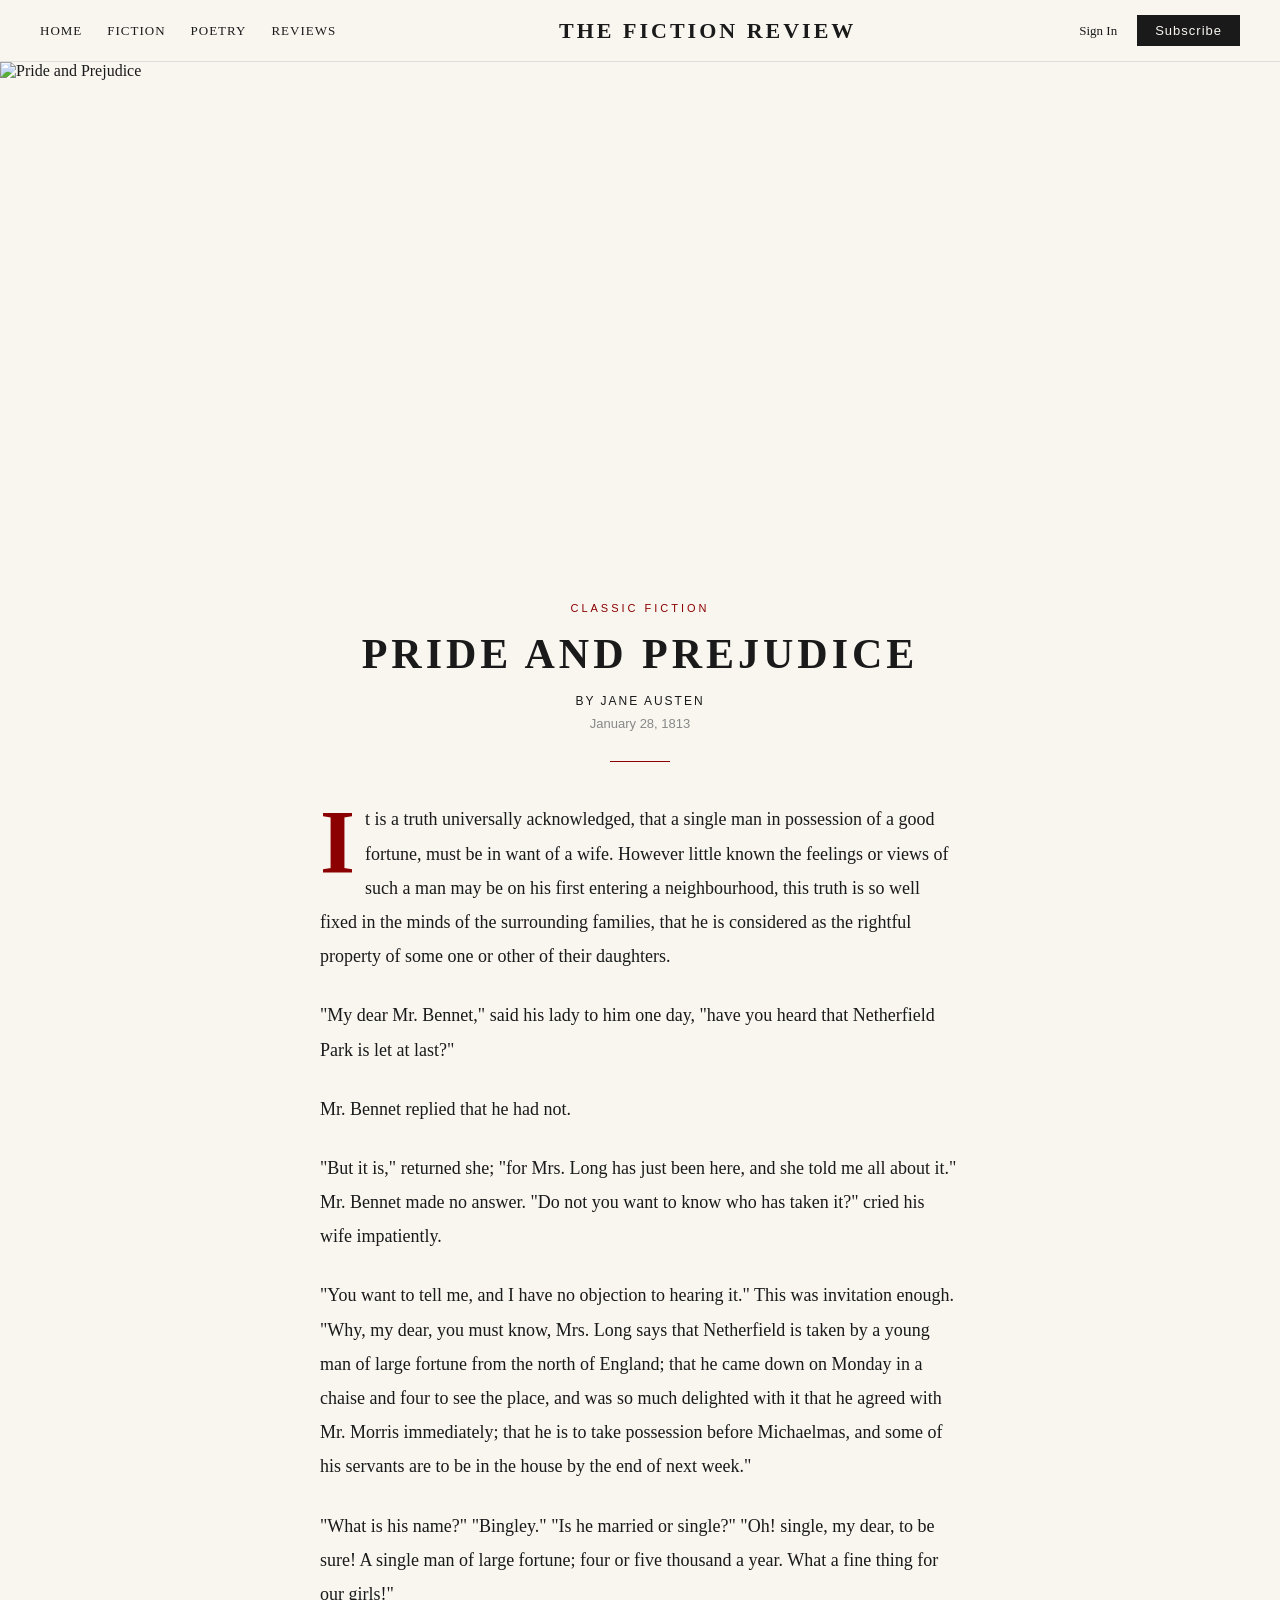
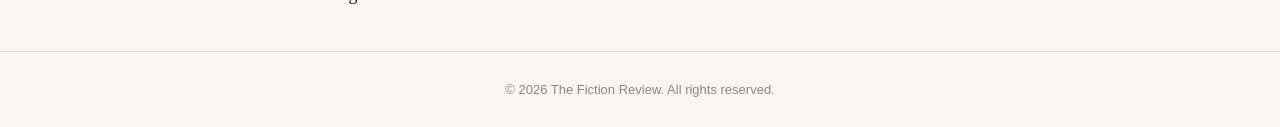
==== article.html @ 9ec2b228 "initial commit: fiction blog website" ====
<!DOCTYPE html>
<html lang="en">
    <head>
        <meta charset="UTF-8">
        <meta name="viewport" content="width=device-width, initial-scale=1.0">
        <title>Pride and Prejudice - The Fiction Review</title>
        <link rel="stylesheet" href="style.css">
    </head>
    <body>

        <!-- NAVBAR -->
        <nav class="navbar">
            <div class="nav-left">
                <a href="#">Home</a>
                <a href="#">Fiction</a>
                <a href="#">Poetry</a>
                <a href="#">Reviews</a>
            </div>
            <div class="logo">THE FICTION REVIEW</div>
            <div class="nav-right">
                <a href="#">Sign In</a>
                <button class="sub-btn">Subscribe</button>
            </div>
        </nav>

        <!-- HERO IMAGE -->
        <div class="hero-image">
            <img src="https://i.pinimg.com/736x/f6/e2/03/f6e203bf8448789fe5b969f77ef4b439.jpg" alt="Pride and Prejudice">
        </div>

        <!-- ARTICLE HEADER -->
        <div class="article-header">
            <p class="article-category">CLASSIC FICTION</p>
            <h1 class="article-title">PRIDE AND PREJUDICE</h1>
            <p class="article-author">BY JANE AUSTEN</p>
            <p class="article-date">January 28, 1813</p>
            <div class="divider"></div>
        </div>

        <!-- ARTICLE CONTENT -->
        <article class="article-content">

            <p class="drop-cap-para">It is a truth universally acknowledged, that a single man in possession of a good fortune, must be in want of a wife. However little known the feelings or views of such a man may be on his first entering a neighbourhood, this truth is so well fixed in the minds of the surrounding families, that he is considered as the rightful property of some one or other of their daughters.</p>

            <p>"My dear Mr. Bennet," said his lady to him one day, "have you heard that Netherfield Park is let at last?"</p>

            <p>Mr. Bennet replied that he had not.</p>

            <p>"But it is," returned she; "for Mrs. Long has just been here, and she told me all about it." Mr. Bennet made no answer. "Do not you want to know who has taken it?" cried his wife impatiently.</p>

            <p>"You want to tell me, and I have no objection to hearing it." This was invitation enough. "Why, my dear, you must know, Mrs. Long says that Netherfield is taken by a young man of large fortune from the north of England; that he came down on Monday in a chaise and four to see the place, and was so much delighted with it that he agreed with Mr. Morris immediately; that he is to take possession before Michaelmas, and some of his servants are to be in the house by the end of next week."</p>

            <p>"What is his name?" "Bingley." "Is he married or single?" "Oh! single, my dear, to be sure! A single man of large fortune; four or five thousand a year. What a fine thing for our girls!"</p>

        </article>

        <!-- FOOTER -->
        <footer class="footer">
            <p>© 2026 The Fiction Review. All rights reserved.</p>
        </footer>

    </body>
</html>
---- style.css ----
* {
    box-sizing: border-box;
    margin: 0;
    padding: 0;
}

body {
    background-color: #f9f6f0;
    font-family:Georgia, serif;
    color: #1a1a1a;
}

body::-webkit-scrollbar {
    display: none; /* Chrome, Safari */
}

.navbar {
    display: flex;
    justify-content: space-between;
    align-items: center;
    padding: 15px 40px;
    border-bottom: 1px solid #ddd;
    background-color: #f9f6f0;
    position: sticky;
    top: 0;
    z-index: 100;
}

.nav-left {
    display: flex;
    gap: 25px;
}

.nav-left a {
    text-decoration: none;
    color: #1a1a1a;
    font-size: 13px;
    letter-spacing: 1px;
    text-transform: uppercase;
}

.nav-left a:hover {
    color: #8b0000;
}

.logo {
    font-size: 22px;
    font-weight: bold;
    letter-spacing: 3px;
    color: #1a1a1a;
}

.nav-right {
    display: flex; 
    align-items: center;
    gap: 20px;
}

.nav-right a{
    text-decoration: none;
    color: #1a1a1a;
    font-size: 13px;
}

.sub-btn {
    background-color: #1a1a1a;
    color: #f9f6f0;
    border: none;
    padding: 8px 18px;
    font-size: 13px;
    letter-spacing: 1px;
    cursor: pointer;
    transition: 0.3s ease;
}

.sub-btn:hover {
    background-color: #8b0000;
}

.page-heading {
    text-align: center;
    padding: 40px 20px 20px;
    border-bottom: 1px solid #ddd;
}

.category-label {
    font-size: 13px;
    letter-spacing: 3px;
    color: #8b0000;
    font-family: Arial, sans-serif;
}

/* CARDS */
.cards-container {
    display: grid;
    grid-template-columns: repeat(4, 1fr);
    gap: 30px;
    padding: 40px;
    max-width: 1200px;
    margin: 0 auto;
}

.card {
    cursor: pointer;
    transition: 0.3s ease;
}

.card:hover {
    opacity: 0.85;
}

.card-image {
    width: 100%;
    height: 250px;
    overflow: hidden;
    margin-bottom: 15px;
}

.card-image img {
    width: 100%;
    height: 100%;
    object-fit: cover;
    object-position: 20% 30%;
    transition: 0.4s ease;
}

.card:hover .card-image img {
    transform: scale(1.05);
}

.card-category {
    font-size: 11px;
    letter-spacing: 2px;
    color: #8b0000;
    font-family: Arial, sans-serif;
    margin-bottom: 8px;
}

.card-title {
    font-size: 18px;
    font-weight: bold;
    margin-bottom: 10px;
    line-height: 1.4;
}

.card-desc {
    font-size: 14px;
    color: #555;
    line-height: 1.6;
    margin-bottom: 10px;
}

.card-author {
    font-size: 12px;
    letter-spacing: 1px;
    text-transform: uppercase;
    color: #888;
    font-family: Arial, sans-serif;
}

.footer {
    text-align: center;
    padding: 30px;
    border-top: 1px solid #ddd;
    font-size: 13px;
    color: #888;
    font-family: Arial, sans-serif;
    margin-top: 40px;
}





.card-link {
    text-decoration: none;
    color: inherit;
    display: block;
}
/* HERO IMAGE */
.hero-image {
    width: 100%;
    height: 500px;
    overflow: hidden;
}

.hero-image img {
    width: 100%;
    height: 100%;
    object-fit: cover;
    object-position: 10% 20%;
}

/* ARTICLE HEADER */
.article-header {
    max-width: 700px;
    margin: 40px auto;
    text-align: center;
    padding: 0 20px;
}

.article-category {
    font-size: 11px;
    letter-spacing: 3px;
    color: #8b0000;
    font-family: Arial, sans-serif;
    margin-bottom: 15px;
}

.article-title {
    font-size: 42px;
    font-weight: bold;
    letter-spacing: 4px;
    margin-bottom: 15px;
    line-height: 1.2;
}

.article-author {
    font-size: 12px;
    letter-spacing: 2px;
    font-family: Arial, sans-serif;
    margin-bottom: 8px;
}

.article-date {
    font-size: 13px;
    color: #888;
    font-family: Arial, sans-serif;
    margin-bottom: 30px;
}

.divider {
    width: 60px;
    height: 1px;
    background-color: #8b0000;
    margin: 0 auto;
}

/* ARTICLE CONTENT */
.article-content {
    max-width: 680px;
    margin: 40px auto;
    padding: 0 20px;
}

.article-content p {
    font-size: 18px;
    line-height: 1.9;
    margin-bottom: 25px;
    color: #1a1a1a;
}

/* DROP CAP - big first letter! */
.drop-cap-para::first-letter {
    font-size: 5em;
    float: left;
    line-height: 0.8;
    margin-right: 10px;
    margin-top: 5px;
    color: #8b0000;
    font-weight: bold;
}
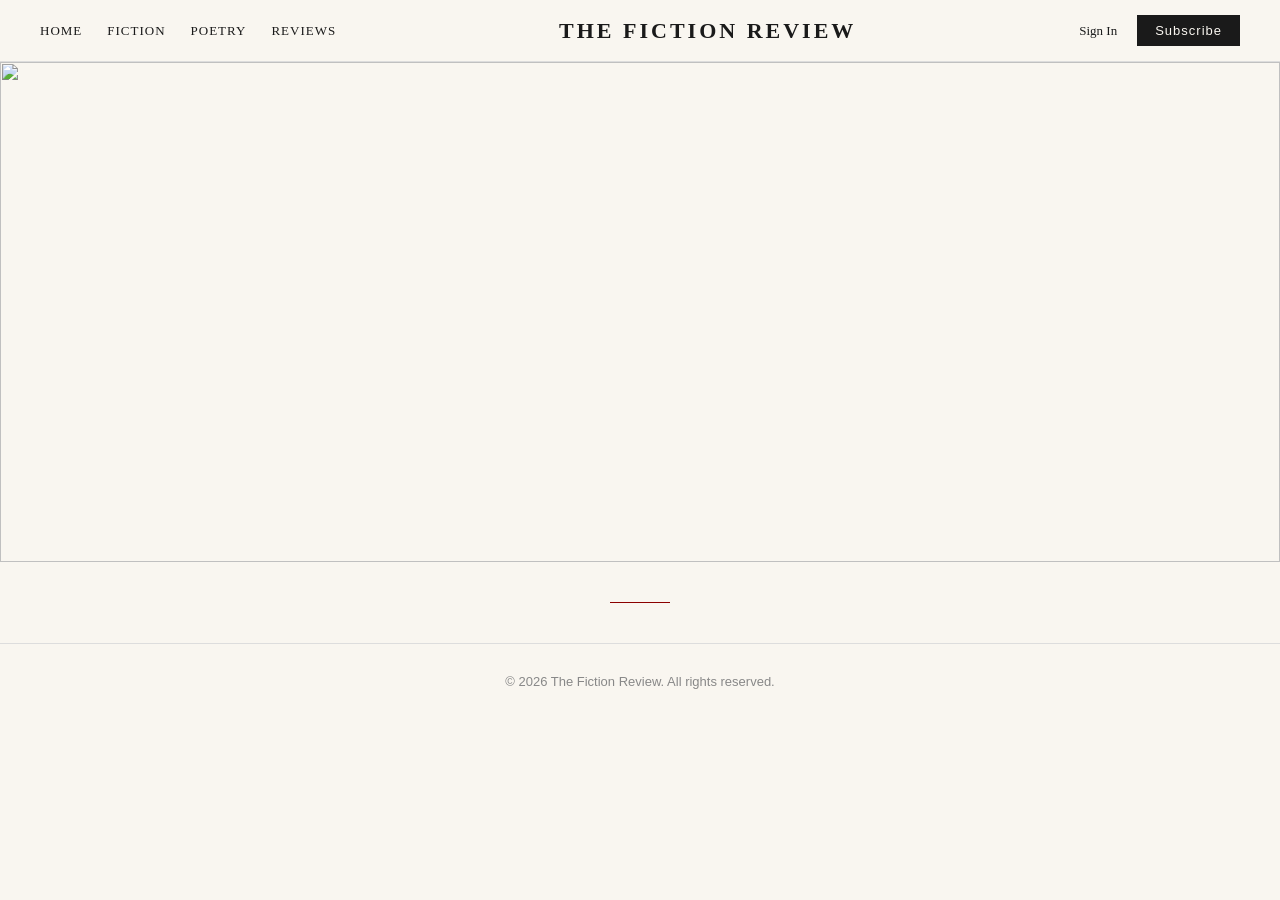
==== commit 0342e46b: "refactor: replace hardcoded values with identifier names" ====
--- a/article.html
+++ b/article.html
@@ -25,33 +25,20 @@
 
         <!-- HERO IMAGE -->
         <div class="hero-image">
-            <img src="https://i.pinimg.com/736x/f6/e2/03/f6e203bf8448789fe5b969f77ef4b439.jpg" alt="Pride and Prejudice">
+            <img src="" alt="" id="article-img">
         </div>
 
         <!-- ARTICLE HEADER -->
         <div class="article-header">
-            <p class="article-category">CLASSIC FICTION</p>
-            <h1 class="article-title">PRIDE AND PREJUDICE</h1>
-            <p class="article-author">BY JANE AUSTEN</p>
-            <p class="article-date">January 28, 1813</p>
-            <div class="divider"></div>
+            <p class="article-category" id="article-category"></p>
+            <h1 class="article-title" id="article-title"></h1>
+            <p class="article-author" id="article-author"></p>
+            <p class="article-date" id="article-date"></p>
+            <div class="divider" ></div>
         </div>
 
         <!-- ARTICLE CONTENT -->
-        <article class="article-content">
-
-            <p class="drop-cap-para">It is a truth universally acknowledged, that a single man in possession of a good fortune, must be in want of a wife. However little known the feelings or views of such a man may be on his first entering a neighbourhood, this truth is so well fixed in the minds of the surrounding families, that he is considered as the rightful property of some one or other of their daughters.</p>
-
-            <p>"My dear Mr. Bennet," said his lady to him one day, "have you heard that Netherfield Park is let at last?"</p>
-
-            <p>Mr. Bennet replied that he had not.</p>
-
-            <p>"But it is," returned she; "for Mrs. Long has just been here, and she told me all about it." Mr. Bennet made no answer. "Do not you want to know who has taken it?" cried his wife impatiently.</p>
-
-            <p>"You want to tell me, and I have no objection to hearing it." This was invitation enough. "Why, my dear, you must know, Mrs. Long says that Netherfield is taken by a young man of large fortune from the north of England; that he came down on Monday in a chaise and four to see the place, and was so much delighted with it that he agreed with Mr. Morris immediately; that he is to take possession before Michaelmas, and some of his servants are to be in the house by the end of next week."</p>
-
-            <p>"What is his name?" "Bingley." "Is he married or single?" "Oh! single, my dear, to be sure! A single man of large fortune; four or five thousand a year. What a fine thing for our girls!"</p>
-
+        <article class="article-content" id="article-content-wrapper">
         </article>
 
         <!-- FOOTER -->
--- a/style.css
+++ b/style.css
@@ -1,3 +1,14 @@
+:root {
+    --primary: #8b0000;
+    --background: #f9f6f0;
+    --text: #1a1a1a;
+    --text-light: #888;
+    --border: #ddd;
+    --font-main: Georgia, serif;
+    --font-alt: Arial, sans-serif;
+}
+
+
 * {
     box-sizing: border-box;
     margin: 0;
@@ -5,9 +16,9 @@
 }
 
 body {
-    background-color: #f9f6f0;
-    font-family:Georgia, serif;
-    color: #1a1a1a;
+    background-color: var(--background);
+    font-family: var(--font-main);
+    color: var(--text);
 }
 
 body::-webkit-scrollbar {
@@ -19,8 +30,8 @@
     justify-content: space-between;
     align-items: center;
     padding: 15px 40px;
-    border-bottom: 1px solid #ddd;
-    background-color: #f9f6f0;
+    border-bottom: 1px solid var(--border);
+    background-color: var(--background);
     position: sticky;
     top: 0;
     z-index: 100;
@@ -33,21 +44,21 @@
 
 .nav-left a {
     text-decoration: none;
-    color: #1a1a1a;
+    color: var(--text);
     font-size: 13px;
     letter-spacing: 1px;
     text-transform: uppercase;
 }
 
 .nav-left a:hover {
-    color: #8b0000;
+    color: var(--primary);
 }
 
 .logo {
     font-size: 22px;
     font-weight: bold;
     letter-spacing: 3px;
-    color: #1a1a1a;
+    color: var(--text);
 }
 
 .nav-right {
@@ -58,13 +69,13 @@
 
 .nav-right a{
     text-decoration: none;
-    color: #1a1a1a;
+    color: var(--text);
     font-size: 13px;
 }
 
 .sub-btn {
-    background-color: #1a1a1a;
-    color: #f9f6f0;
+    background-color: var(--text);
+    color: var(--background);
     border: none;
     padding: 8px 18px;
     font-size: 13px;
@@ -74,20 +85,20 @@
 }
 
 .sub-btn:hover {
-    background-color: #8b0000;
+    background-color: var(--primary);
 }
 
 .page-heading {
     text-align: center;
     padding: 40px 20px 20px;
-    border-bottom: 1px solid #ddd;
+    border-bottom: 1px solid var(--border);
 }
 
 .category-label {
     font-size: 13px;
     letter-spacing: 3px;
-    color: #8b0000;
-    font-family: Arial, sans-serif;
+    color: var(--primary);
+    font-family: var(--font-alt);
 }
 
 /* CARDS */
@@ -131,8 +142,8 @@
 .card-category {
     font-size: 11px;
     letter-spacing: 2px;
-    color: #8b0000;
-    font-family: Arial, sans-serif;
+    color: var(--primary);
+    font-family: var(--font-alt);
     margin-bottom: 8px;
 }
 
@@ -154,17 +165,17 @@
     font-size: 12px;
     letter-spacing: 1px;
     text-transform: uppercase;
-    color: #888;
-    font-family: Arial, sans-serif;
+    color: var(--text-light);
+    font-family: var(--font-alt);
 }
 
 .footer {
     text-align: center;
     padding: 30px;
-    border-top: 1px solid #ddd;
-    font-size: 13px;
-    color: #888;
-    font-family: Arial, sans-serif;
+    border-top: 1px solid var(--border);
+    font-size: 13px;
+    color: var(--text-light);
+    font-family: var(--font-alt);
     margin-top: 40px;
 }
 
@@ -202,8 +213,8 @@
 .article-category {
     font-size: 11px;
     letter-spacing: 3px;
-    color: #8b0000;
-    font-family: Arial, sans-serif;
+    color: var(--primary);
+    font-family: var(--font-alt);
     margin-bottom: 15px;
 }
 
@@ -218,21 +229,21 @@
 .article-author {
     font-size: 12px;
     letter-spacing: 2px;
-    font-family: Arial, sans-serif;
+    font-family: var(--font-alt);
     margin-bottom: 8px;
 }
 
 .article-date {
     font-size: 13px;
-    color: #888;
-    font-family: Arial, sans-serif;
+    color: var(--text-light);
+    font-family: var(--font-alt);
     margin-bottom: 30px;
 }
 
 .divider {
     width: 60px;
     height: 1px;
-    background-color: #8b0000;
+    background-color: var(--primary);
     margin: 0 auto;
 }
 
@@ -247,7 +258,7 @@
     font-size: 18px;
     line-height: 1.9;
     margin-bottom: 25px;
-    color: #1a1a1a;
+    color: var(--text);
 }
 
 /* DROP CAP - big first letter! */
@@ -257,6 +268,75 @@
     line-height: 0.8;
     margin-right: 10px;
     margin-top: 5px;
-    color: #8b0000;
+    color: var(--primary);
     font-weight: bold;
+}
+
+/* ================================
+   RESPONSIVE - TABLET (768px)
+   ================================ */
+@media (max-width: 768px) {
+
+    /* NAVBAR - hide links, show only logo */
+    .nav-left {
+        display: none; /* hide nav links */
+    }
+
+    .navbar {
+        justify-content: space-between;
+        padding: 15px 20px;
+    }
+
+    .logo {
+        font-size: 16px;
+        letter-spacing: 2px;
+    }
+
+    /* CARDS - 2 per row on tablet */
+    .cards-container {
+        grid-template-columns: repeat(2, 1fr);
+        padding: 20px;
+        gap: 20px;
+    }
+}
+
+/* ================================
+   RESPONSIVE - MOBILE (480px)
+   ================================ */
+@media (max-width: 480px) {
+
+    /* NAVBAR */
+    .nav-left {
+        display: none;
+    }
+
+    .nav-right a {
+        display: none; /* hide sign in on mobile */
+    }
+
+    .logo {
+        font-size: 14px;
+        letter-spacing: 1px;
+    }
+
+    /* CARDS - 1 per row on mobile */
+    .cards-container {
+        grid-template-columns: 1fr;
+        padding: 15px;
+        gap: 15px;
+    }
+
+    /* CARD IMAGE - shorter on mobile */
+    .card-image {
+        height: 200px;
+    }
+
+    /* CATEGORY LABEL */
+    .page-heading {
+        padding: 20px;
+    }
+
+    .nav-bar {
+        border-bottom: 1px solid var(--border);
+    }
 }
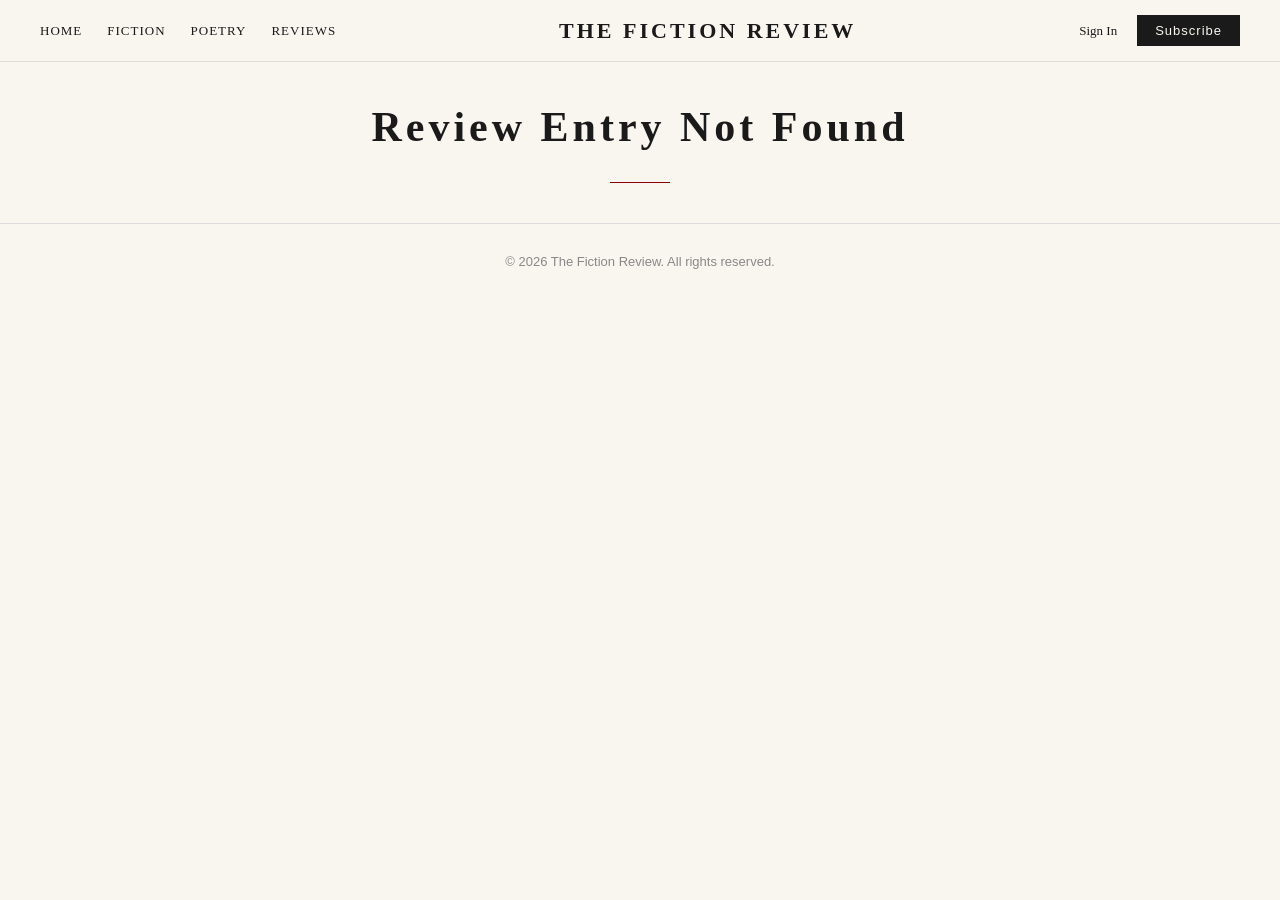
==== commit bf2d3297: "fix: integrate mobile hamburger layout and script connections to article template" ====
--- a/article.html
+++ b/article.html
@@ -11,11 +11,14 @@
         <!-- NAVBAR -->
         <nav class="navbar">
             <div class="nav-left">
-                <a href="#">Home</a>
+                <a href="index.html">Home</a>  <!--we just put simply index.html file in nav home, then we click on home it will open to index html file.-->
                 <a href="#">Fiction</a>
                 <a href="#">Poetry</a>
-                <a href="#">Reviews</a>
+                <a href="review.html">Reviews</a>
             </div>
+
+             <!-- ⚡ ADDED: The missing hamburger button for mobile -->
+            <button class="hamburger-toggle" id="menu-open-btn">&#9776;</button>
             <div class="logo">THE FICTION REVIEW</div>
             <div class="nav-right">
                 <a href="#">Sign In</a>
@@ -46,5 +49,24 @@
             <p>© 2026 The Fiction Review. All rights reserved.</p>
         </footer>
 
+         <!-- Full-Screen Mobile Drawer Container Panel Layout -->
+    <div class="mobile-nav-overlay" id="mobile-menu">
+        <div class="mobile-nav-content">
+            <!-- Close Button Cross Icon Symbol -->
+            <span class="mobile-nav-close" id="menu-close-btn">&times;</span>
+            
+            <!-- Mobile Links Menu Box -->
+            <div class="mobile-links">
+                <a href="index.html" class="mobile-link">Fiction</a>
+                <a href="poetry-home.html" class="mobile-link">Poetry</a>
+                <a href="review.html" class="mobile-link">Reviews</a>
+            </div>
+        </div>
+    </div>
+
+        <script src="article-loader.js"></script>
+
+        <script src="global-nav.js"></script> 
+
     </body>
 </html>
--- a/style.css
+++ b/style.css
@@ -191,13 +191,53 @@
 /* HERO IMAGE */
 .hero-image {
     width: 100%;
-    height: 500px;
+    max-height: 500px;
+    position: relative;
     overflow: hidden;
-}
-
+    display: flex;
+    justify-content: center;
+    align-items: center;
+   /* Configures the background image to fill the layout space */
+    background-size: cover;
+    background-position: center;
+    background-repeat: no-repeat;
+}
+
+/* The Glass Blur Layer - Blurs whichever book cover is behind it */
+.hero-image::before {
+    content: '';
+    position: absolute;
+    top: 0;
+    left: 0;
+    right: 0;
+    bottom: 0;
+    /* Darkens the background slightly so the center book cover pops */
+    background: rgba(0, 0, 0, 0.15); 
+    -webkit-backdrop-filter: blur(30px) saturate(130%);
+    backdrop-filter: blur(30px) saturate(130%);
+    z-index: 1;
+}
+
+/* THE FRONT BOOK COVER - Stands out crisply over the glass effect */
 .hero-image img {
-    width: 100%;
+    height: 85%;
+    width: auto;
+    max-width: 90%;
+    object-fit: contain;
+    position: relative;
+    z-index: 2; /* Pushes the crisp cover above the blur overlay */
+    
+    /* Sophisticated 3D book shadow */
+    box-shadow: 
+        0 15px 35px rgba(0, 0, 0, 0.35), 
+        0 5px 15px rgba(0, 0, 0, 0.2);
+    border-radius: 4px;
+}
+
+.hero-image img {
+    width: auto;
     height: 100%;
+    max-width: 100%;
     object-fit: cover;
     object-position: 10% 20%;
 }
@@ -273,6 +313,300 @@
 }
 
 /* ================================
+   POETRY SPECIFIC LAYOUT STYLING
+   ================================ */
+.poem-body-container {
+    max-width: 600px;
+    margin: 50px auto;
+    padding: 0 30px;
+    text-align: center; /* Centers poem text perfectly on screen */
+}
+
+.poem-line {
+    font-family: var(--font-main);
+    font-size: 20px;
+    font-style: italic;     /* Gives classic poem italic presentation */
+    line-height: 1.8;
+    margin-bottom: 20px;     /* Sets clean visual separation between stanzas */
+    color: #2c2c2c;
+    letter-spacing: 0.5px;
+}
+
+/* ==========================================================================
+   USER REVIEWS FORM STYLING
+   ========================================================================== */
+
+/* Main layout wrapper centering the form card */
+.form-container {
+    max-width: 650px;
+    margin: 60px auto;
+    padding: 40px;
+    background-color: #ffffff; /* Crisp white card layout against paper background */
+    border: 1px solid var(--border);
+    box-shadow: 0 10px 30px rgba(0, 0, 0, 0.03); /* Extremely soft premium drop shadow */
+}
+
+.form-title {
+    font-family: var(--font-main);
+    font-size: 32px;
+    text-align: center;
+    margin-bottom: 10px;
+    letter-spacing: 1px;
+}
+
+.form-subtitle {
+    font-family: var(--font-alt);
+    font-size: 14px;
+    color: var(--text-light);
+    text-align: center;
+    margin-bottom: 40px;
+    text-transform: uppercase;
+    letter-spacing: 1px;
+}
+
+/* Individual form field layouts */
+.form-group {
+    display: flex;
+    flex-direction: column;
+    margin-bottom: 25px;
+}
+
+.form-group label {
+    font-family: var(--font-alt);
+    font-size: 12px;
+    font-weight: bold;
+    text-transform: uppercase;
+    letter-spacing: 1.5px;
+    margin-bottom: 8px;
+    color: var(--text);
+}
+
+/* Interactive inputs, selectors, and textareas */
+.form-group input,
+.form-group select,
+.form-group textarea {
+    font-family: var(--font-alt);
+    font-size: 14px;
+    padding: 12px 15px;
+    border: 1px solid var(--border);
+    background-color: var(--background); /* Inset tint matching page background */
+    color: var(--text);
+    transition: all 0.3s ease;
+    border-radius: 0; /* Keeps the classic geometric book layout style crisp */
+}
+
+/* Switches writing box typography back to serif formatting for full entries */
+.form-group textarea {
+    font-family: var(--font-main);
+    font-size: 16px;
+    line-height: 1.6;
+    resize: vertical; /* Allows height adjustment without breaking grid constraints */
+}
+
+/* Clean interactive highlight outlines */
+.form-group input:focus,
+.form-group select:focus,
+.form-group textarea:focus {
+    outline: none;
+    border-color: var(--primary); /* Highlights matching your signature burgundy tone */
+    background-color: #ffffff;   /* Flashes back to clean white on editing */
+}
+
+/* Prominent publishing layout element */
+.submit-review-btn {
+    display: block;
+    width: 100%;
+    background-color: var(--text);
+    color: var(--background);
+    border: none;
+    padding: 15px;
+    font-family: var(--font-alt);
+    font-size: 14px;
+    font-weight: bold;
+    text-transform: uppercase;
+    letter-spacing: 2px;
+    cursor: pointer;
+    transition: all 0.3s ease;
+    margin-top: 35px;
+}
+
+.submit-review-btn:hover {
+    background-color: var(--primary); /* Smooth fade into burgundy */
+    letter-spacing: 3px; /* Playful premium typographic widening on hover */
+}
+
+/* Responsive adjustment layer for mobile form frames */
+@media (max-width: 768px) {
+    .form-container {
+        margin: 30px 20px;
+        padding: 25px;
+    }
+    
+    .form-title {
+        font-size: 26px;
+    }
+}
+
+
+/* Underlines the active magazine tab or turns it to your signature burgundy */
+.nav-link.active {
+    color: var(--primary) !important;
+    font-weight: bold;
+    border-bottom: 2px solid var(--primary);
+    padding-bottom: 4px;
+}
+
+
+/* ==========================================================================
+   MOBILE HAMBURGER LAYOUT ENGINE
+   ========================================================================== */
+
+/* Hide the toggle trigger button on desktop monitors by default */
+.hamburger-toggle {
+    display: none;
+    background: none;
+    border: none;
+    font-size: 24px;
+    cursor: pointer;
+    color: var(--text);
+}
+
+/* Full screen transparent curtain container layer */
+/* ==========================================================================
+   UPGRADED LUXURY EDITORIAL DRAWER STYLING
+   ========================================================================== */
+
+/* The Background Dimmer Curtain with Soft Glass Frosting */
+.mobile-nav-overlay {
+    position: fixed;
+    z-index: 99999;
+    top: 0; left: 0; width: 100%; height: 100%;
+    background-color: rgba(26, 26, 26, 0.4);
+    -webkit-backdrop-filter: blur(10px);
+    backdrop-filter: blur(10px);
+    display: none;
+    opacity: 0;
+    transition: opacity 0.4s cubic-bezier(0.25, 1, 0.5, 1);
+}
+
+/* The Animated Side Drawer Panel - Off-White Paper Texture Tint */
+.mobile-nav-content {
+    width: 300px;
+    max-width: 80%;
+    height: 100%;
+    background-color: #f6f3ea; /* Cream paper tone matching your brand */
+    padding: 60px 35px;
+    position: relative;
+    box-shadow: 20px 0 50px rgba(0, 0, 0, 0.08);
+    display: flex;
+    flex-direction: column;
+    transform: translateX(-100%);
+    transition: transform 0.4s cubic-bezier(0.25, 1, 0.5, 1);
+}
+
+/* JavaScript Trigger Animation States */
+.mobile-nav-overlay.menu-active {
+    display: flex;
+    opacity: 1;
+}
+
+.mobile-nav-overlay.menu-active .mobile-nav-content {
+    transform: translateX(0);
+}
+
+/* Premium Close Cross Toggle Button Icon */
+.mobile-nav-close {
+    position: absolute;
+    top: 25px;
+    right: 30px;
+    font-size: 26px;
+    font-weight: 300;
+    cursor: pointer;
+    color: var(--text-light);
+    transition: all 0.3s ease;
+}
+
+.mobile-nav-close:hover {
+    color: var(--primary);
+    transform: rotate(90deg);
+}
+
+/* Links Wrapper Column Box */
+.mobile-links {
+    display: flex;
+    flex-direction: column;
+    margin-top: 60px;
+}
+
+/* Editorial Links - Styled with Georgia Font */
+.mobile-link {
+    text-decoration: none;
+    color: var(--text);
+    font-family: var(--font-main) !important; /* Forces your beautiful Georgia Serif */
+    font-size: 24px !important; /* Makes titles larger and more impactful */
+    font-weight: bold;
+    padding: 22px 0;
+    border-bottom: 1px solid rgba(0, 0, 0, 0.08); /* Clean minimalist dividing hair-lines */
+    letter-spacing: 0.5px;
+    display: flex;
+    justify-content: space-between;
+    align-items: center;
+    transition: all 0.3s ease;
+}
+
+/* Interactive Pointer Accent Arrow Indicator */
+.mobile-link::after {
+    content: '→';
+    font-size: 18px;
+    color: var(--text-light);
+    opacity: 0;
+    transform: translateX(-15px);
+    transition: all 0.3s ease;
+}
+
+/* Hover and Tap Animation Settings */
+.mobile-link:hover {
+    color: var(--primary);
+    padding-left: 10px; /* Elegant nudge effect */
+}
+
+.mobile-link:hover::after {
+    opacity: 1;
+    color: var(--primary);
+    transform: translateX(0);
+}
+
+/* Branding Metadata Base Stamp Tag */
+.mobile-nav-content::after {
+    content: 'THE FICTION REVIEW • EST. 2026';
+    position: absolute;
+    bottom: 40px;
+    left: 35px;
+    font-family: var(--font-alt);
+    font-size: 9px;
+    letter-spacing: 2px;
+    color: var(--text-light);
+}
+
+
+/* Toggle element rules inside your media query breakpoint block */
+@media (max-width: 768px) {
+    .nav-left {
+        display: none !important; /* Forces desktop links off screen layout loops */
+    }
+    .hamburger-toggle {
+        display: block; /* Reveals menu control trigger icon onto tablet/mobile headers */
+    }
+}
+
+/* Slide-in transform engine framework */
+@keyframes slideIn {
+    from { transform: translateX(-100%); }
+    to { transform: translateX(0); }
+}
+
+
+/* ================================
    RESPONSIVE - TABLET (768px)
    ================================ */
 @media (max-width: 768px) {
@@ -305,6 +639,11 @@
    ================================ */
 @media (max-width: 480px) {
 
+    .hero-image{
+        max-height: 300px;
+    }
+
+
     /* NAVBAR */
     .nav-left {
         display: none;
